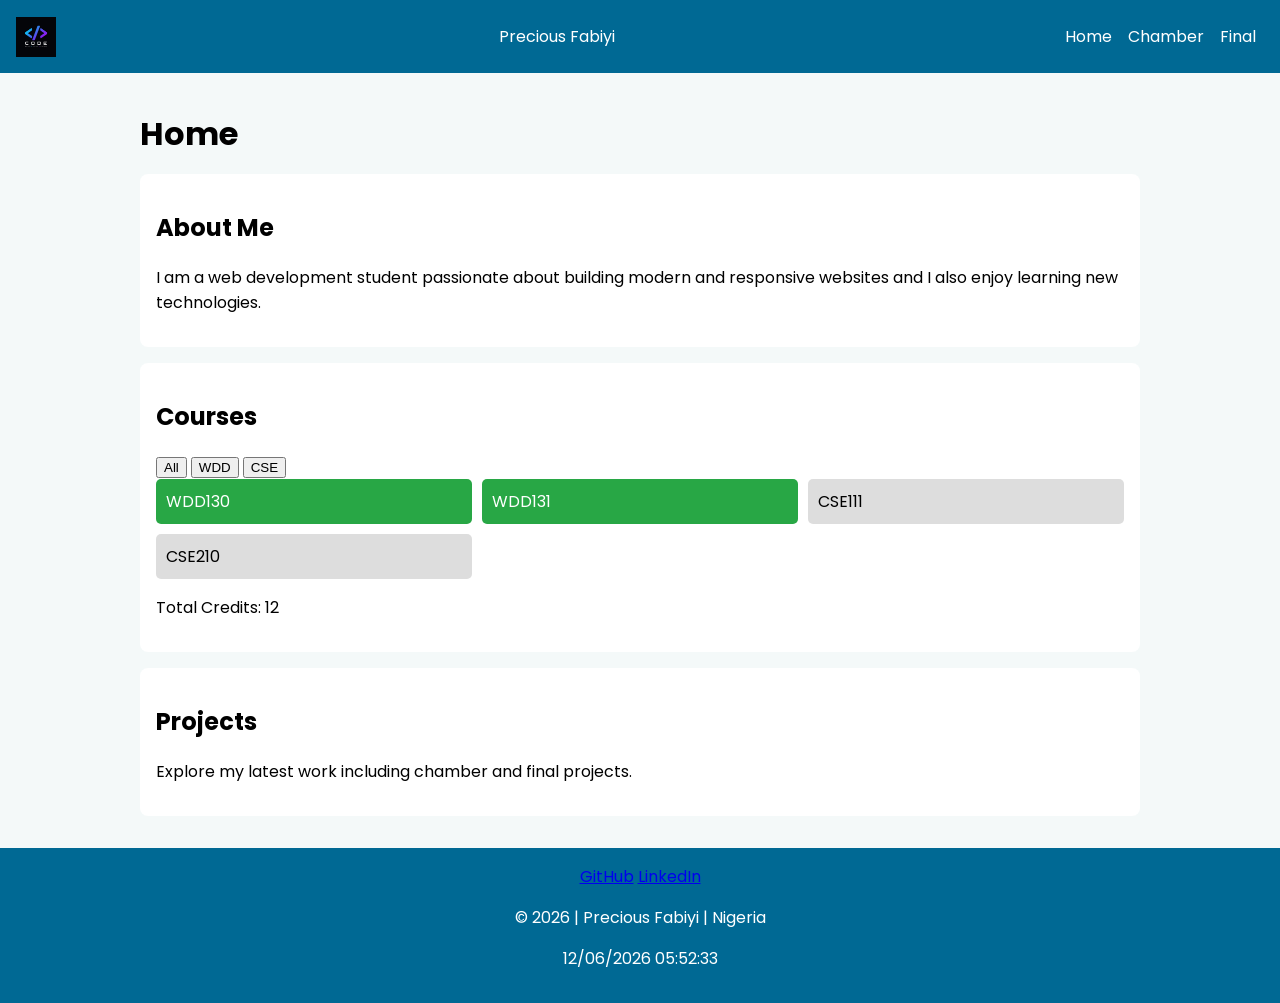
==== index.html @ 5365735e "pp" ====
<!DOCTYPE html>
<html lang="en">
<head>
  <meta charset="UTF-8">
  <meta name="viewport" content="width=device-width, initial-scale=1.0">

  <!-- REQUIRED META -->
  <meta name="description" content="Personal homepage showcasing web development progress and course work.">
  <meta name="author" content="Precious Fabiyi">

  <title>Web and Computer Programming Certificate</title>

  <!-- Google Fonts -->
  <link rel="preconnect" href="https://fonts.googleapis.com">
  <link rel="preconnect" href="https://fonts.gstatic.com" crossorigin>
  <link href="https://fonts.googleapis.com/css2?family=Poppins:wght@400;600&display=swap" rel="stylesheet">

  <!-- CSS -->
  <link rel="stylesheet" href="css/styles.css">

  <!-- JS -->
  <script src="scripts/main.js" defer></script>
</head>

<body>

<header>
  <img src="images/logo.png" alt="Site Logo" class="logo">
  <span>Precious Fabiyi</span>

  <!-- Hamburger -->
  <button id="menuBtn">☰</button>

  <nav id="navMenu">
    <a href="#">Home</a>
    <a href="chamber/index.html">Chamber</a>
    <a href="project/index.html">Final</a>
  </nav>
</header>

<main>
  <h1>Home</h1>

  <section>
    <h2>About Me</h2>
    <p>I am a web development student passionate about building modern and responsive websites and I also enjoy learning new technologies.</p>
  </section>

  <section>
    <h2>Courses</h2>

    <div class="buttons">
      <button id="allBtn">All</button>
      <button id="wddBtn">WDD</button>
      <button id="cseBtn">CSE</button>
    </div>

    <div id="courseList"></div>
    <p id="totalCredits"></p>
  </section>

  <section>
    <h2>Projects</h2>
    <p>Explore my latest work including chamber and final projects.</p>
  </section>
</main>

<footer>
  <div class="socials">
    <a href="https://github.com/">GitHub</a>
    <a href="https://linkedin.com/">LinkedIn</a>
  </div>

  <p>
    © <span id="year"></span> | Precious Fabiyi | Nigeria
  </p>

  <p id="lastModified"></p>
</footer>

</body>
</html>
---- css/styles.css ----
body {
  font-family: 'Poppins', sans-serif;
  margin: 0;
  background: #f4f9f9;
}

/* HEADER */
header {
  display: flex;
  align-items: center;
  justify-content: space-between;
  background: #006994;
  color: white;
  padding: 1rem;
}
h1 {
    font-size: 2rem;
    margin-bottom: 1rem;
    font-weight: bold;
}
/* NAV UNDER H1 */
.menu {
  text-align: center;
  margin-top: 10px;
}

/* MAIN MENU */
.menu ul {
  list-style: none;
  padding: 0;
  margin: 0;
}

/* MENU ITEM */
.menu li {
  position: relative;
  display: inline-block;
}

/* MAIN LINK */
.menu a {
  display: block;
  padding: 12px 20px;
  background: #006994;
  color: white;
  text-decoration: none;
  font-weight: bold;
  border-radius: 6px;
  transition: 0.3s ease;
}

/* HOVER EFFECT */
.menu a:hover {
  background: #004f73;
}

/* DROPDOWN CONTENT */
.dropdown-content {
  display: none;
  position: absolute;
  top: 100%;
  left: 50%;
  transform: translateX(-50%);
  background: white;
  min-width: 180px;
  border-radius: 8px;
  box-shadow: 0 6px 15px rgba(0,0,0,0.2);
  overflow: hidden;
  z-index: 1000;
}

/* DROPDOWN LINKS */
.dropdown-content li {
  display: block;
}

.dropdown-content a {
  background: white;
  color: #333;
  padding: 12px;
  text-align: left;
}

/* DROPDOWN HOVER */
.dropdown-content a:hover {
  background: #f0f0f0;
}

/* SHOW DROPDOWN */
.dropdown:hover .dropdown-content {
  display: block;
}

.logo {
  width: 40px;
}

#menuBtn {
  font-size: 1.5rem;
  background: none;
  border: none;
  color: white;
}

/* NAV */
nav {
  display: none;
  flex-direction: column;
}

nav a {
  color: white;
  padding: 0.5rem;
  text-decoration: none;
}

nav a:hover {
  background: #28a745;
}

/* MAIN */
main {
  padding: 1rem;
  max-width: 1000px;
  margin: auto;
}

section {
  background: white;
  margin: 1rem 0;
  padding: 1rem;
  border-radius: 8px;
}

/* COURSE CARDS */
#courseList {
  display: grid;
  gap: 10px;
}

.course {
  padding: 10px;
  background: #ddd;
  border-radius: 5px;
}

.completed {
  background: #28a745;
  color: white;
}

/* FOOTER */
footer {
  text-align: center;
  padding: 1rem;
  background: #006994;
  color: white;
}
title {
    font-size: 2rem;
    margin-bottom: 1rem;
    font-weight: bold;
}

/* RESPONSIVE */
@media (min-width: 768px) {
  nav {
    display: flex;
    flex-direction: row;
  }

  #menuBtn {
    display: none;
  }

  #courseList {
    grid-template-columns: repeat(3, 1fr);
  }
}
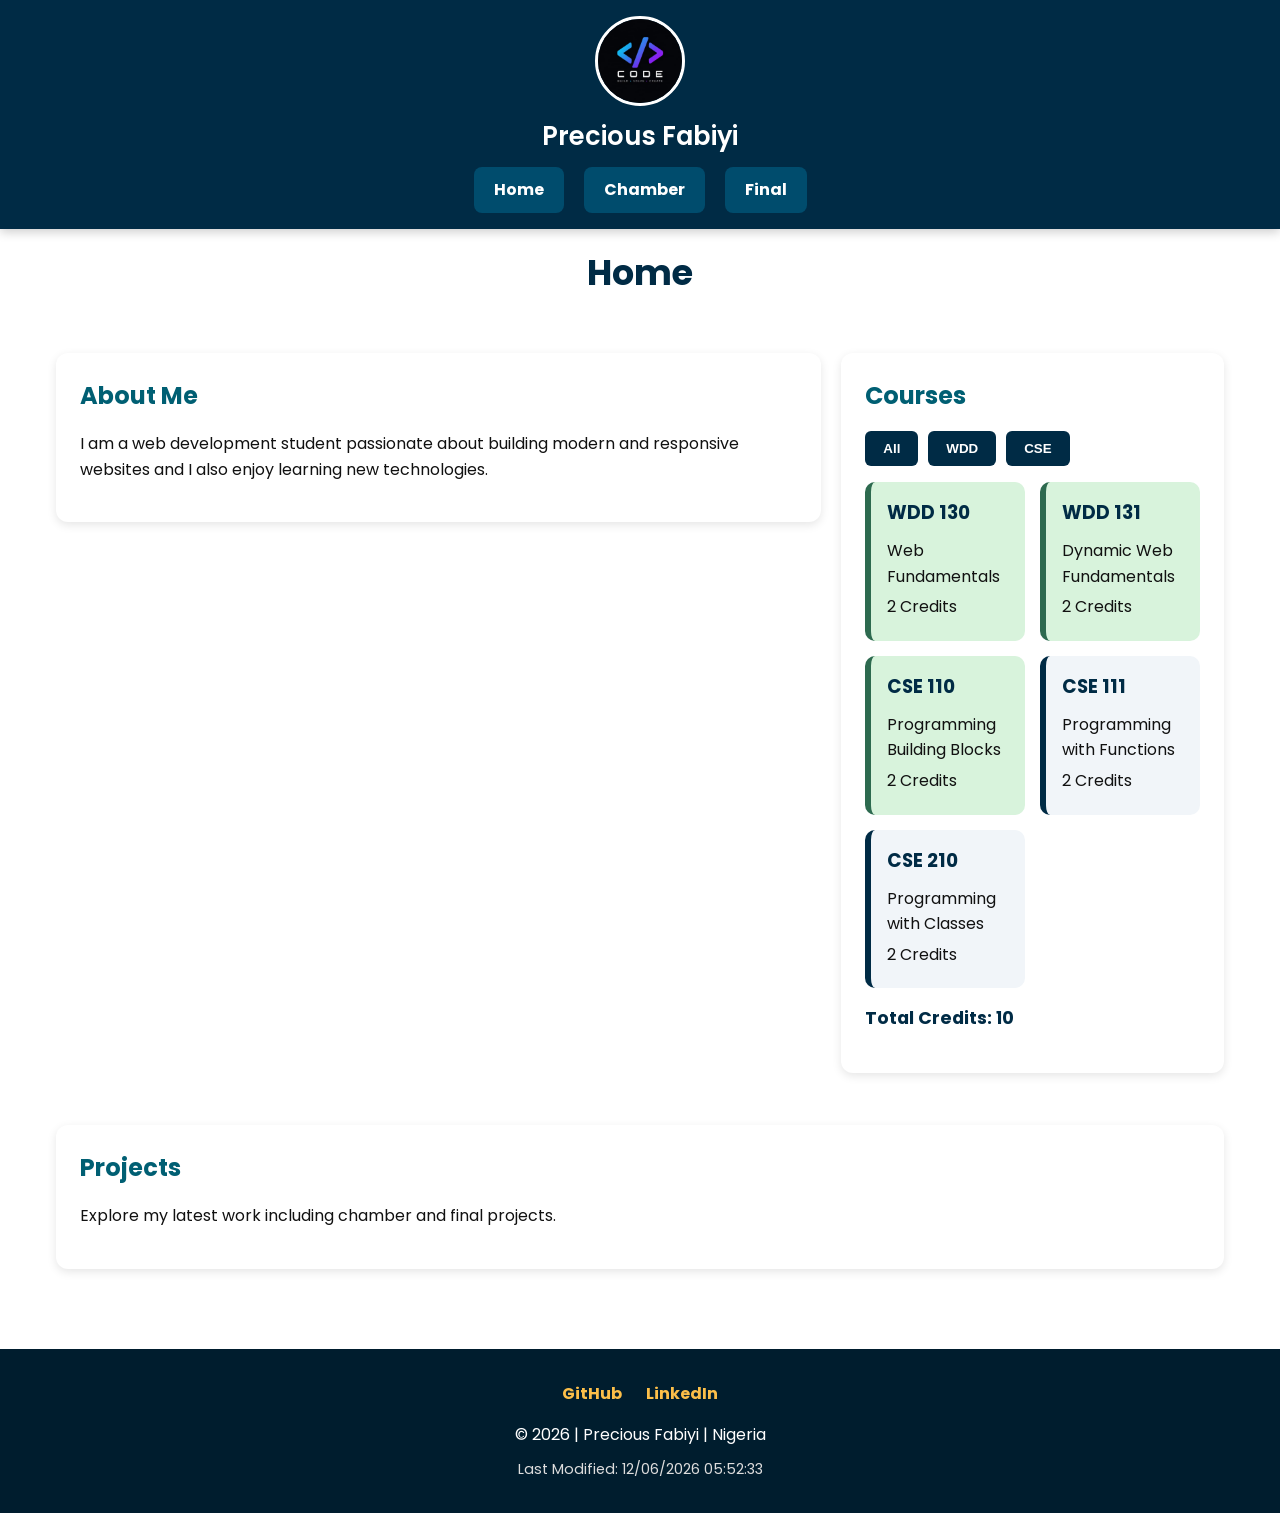
==== commit 1858f409: "pp" ====
--- a/index.html
+++ b/index.html
@@ -16,7 +16,7 @@
   <link href="https://fonts.googleapis.com/css2?family=Poppins:wght@400;600&display=swap" rel="stylesheet">
 
   <!-- CSS -->
-  <link rel="stylesheet" href="css/styles.css">
+  <link rel="stylesheet" href="styles/styles.css">
 
   <!-- JS -->
   <script src="scripts/main.js" defer></script>
@@ -25,7 +25,7 @@
 <body>
 
 <header>
-  <img src="images/logo.png" alt="Site Logo" class="logo">
+  <img src="images/logo.jpg" alt="Site Logo" class="logo">
   <span>Precious Fabiyi</span>
 
   <!-- Hamburger -->
--- a/styles/styles.css
+++ b/styles/styles.css
@@ -0,0 +1,353 @@
+/* =========================
+   GLOBAL STYLES
+========================= */
+
+* {
+  margin: 0;
+  padding: 0;
+  box-sizing: border-box;
+}
+
+html,
+body {
+  overflow-x: hidden;
+  font-family: 'Poppins', sans-serif;
+  background: #ffffff;
+  color: #111111;
+  line-height: 1.6;
+}
+
+/* =========================
+   IMAGES
+========================= */
+
+img {
+  max-width: 100%;
+  height: auto;
+  display: block;
+}
+
+/* =========================
+   HEADER
+========================= */
+
+header {
+  background: #002b45;
+  color: white;
+  text-align: center;
+  padding: 1rem;
+  box-shadow: 0 3px 10px rgba(0,0,0,0.2);
+}
+
+/* LOGO */
+
+.logo {
+  width: 90px;
+  height: 90px;
+  border-radius: 50%;
+  object-fit: cover;
+  margin: 0 auto 10px;
+  border: 3px solid white;
+}
+
+/* NAME */
+
+header span {
+  display: block;
+  font-size: 1.6rem;
+  font-weight: 600;
+  margin-bottom: 10px;
+}
+
+/* =========================
+   HAMBURGER BUTTON
+========================= */
+
+#menuBtn {
+  background: #fcbf49;
+  color: #111;
+  border: none;
+  padding: 10px 15px;
+  font-size: 1.5rem;
+  border-radius: 6px;
+  cursor: pointer;
+  margin-bottom: 10px;
+  transition: 0.3s ease;
+}
+
+#menuBtn:hover {
+  background: #ffcf70;
+}
+
+/* =========================
+   NAVIGATION
+========================= */
+
+nav {
+  display: none;
+  flex-direction: column;
+  gap: 10px;
+  margin-top: 10px;
+}
+
+/* OPEN MOBILE MENU */
+
+nav.open {
+  display: flex;
+}
+
+/* NAV LINKS */
+
+nav a {
+  text-decoration: none;
+  background: #004c6d;
+  color: white;
+  padding: 12px;
+  border-radius: 8px;
+  font-weight: bold;
+  transition: background 0.3s ease,
+              transform 0.3s ease;
+}
+
+/* HOVER */
+
+nav a:hover {
+  background: #0077b6;
+  transform: translateY(-2px);
+}
+
+/* ACTIVE PAGE */
+
+nav a.active {
+  background: #fcbf49;
+  color: #111;
+}
+
+/* =========================
+   MAIN
+========================= */
+
+main {
+  max-width: 1200px;
+  margin: auto;
+  padding: 1rem;
+}
+
+/* PAGE TITLE */
+
+main h1 {
+  text-align: center;
+  margin-bottom: 2rem;
+  color: #002b45;
+  font-size: 2.2rem;
+}
+
+/* =========================
+   SECTIONS
+========================= */
+
+section {
+  background: white;
+  padding: 1.5rem;
+  margin-bottom: 2rem;
+  border-radius: 12px;
+  box-shadow: 0 3px 10px rgba(0,0,0,0.1);
+}
+
+/* SECTION TITLES */
+
+section h2 {
+  color: #005f73;
+  margin-bottom: 1rem;
+  font-size: 1.5rem;
+}
+
+/* PARAGRAPHS */
+
+section p {
+  margin-bottom: 1rem;
+}
+
+/* =========================
+   BUTTONS
+========================= */
+
+.buttons {
+  display: flex;
+  gap: 10px;
+  flex-wrap: wrap;
+  margin-bottom: 1rem;
+}
+
+.buttons button {
+  background: #002b45;
+  color: white;
+  border: none;
+  padding: 10px 18px;
+  border-radius: 6px;
+  cursor: pointer;
+  font-weight: bold;
+  transition: 0.3s ease;
+}
+
+.buttons button:hover {
+  background: #0077b6;
+}
+
+/* =========================
+   COURSE GRID
+========================= */
+
+#courseList {
+  display: grid;
+  grid-template-columns: 1fr;
+  gap: 15px;
+}
+
+/* COURSE CARD */
+
+.course-card {
+  background: #f1f5f9;
+  padding: 1rem;
+  border-left: 6px solid #002b45;
+  border-radius: 10px;
+  transition: transform 0.3s ease;
+}
+
+.course-card:hover {
+  transform: translateY(-5px);
+}
+
+/* COMPLETED COURSE */
+
+.completed {
+  background: #d8f3dc;
+  border-left: 6px solid #2d6a4f;
+}
+
+/* COURSE TEXT */
+
+.course-card h3 {
+  color: #002b45;
+  margin-bottom: 10px;
+}
+
+.course-card p {
+  margin: 5px 0;
+}
+
+/* =========================
+   TOTAL CREDITS
+========================= */
+
+#totalCredits {
+  margin-top: 1rem;
+  font-weight: bold;
+  color: #002b45;
+  font-size: 1.1rem;
+}
+
+/* =========================
+   FOOTER
+========================= */
+
+footer {
+  background: #001d2e;
+  color: white;
+  text-align: center;
+  padding: 2rem 1rem;
+  margin-top: 2rem;
+}
+
+/* SOCIAL LINKS */
+
+.socials {
+  margin-bottom: 1rem;
+}
+
+.socials a {
+  color: #fcbf49;
+  text-decoration: none;
+  margin: 0 10px;
+  font-weight: bold;
+  transition: 0.3s ease;
+}
+
+.socials a:hover {
+  color: white;
+}
+
+/* LAST MODIFIED */
+
+#lastModified {
+  margin-top: 10px;
+  color: #dddddd;
+  font-size: 0.9rem;
+}
+
+/* =========================
+   TABLET VIEW
+========================= */
+
+@media screen and (min-width: 768px) {
+
+  /* HIDE MENU BUTTON */
+
+  #menuBtn {
+    display: none;
+  }
+
+  /* DESKTOP NAVIGATION */
+
+  nav {
+    display: flex !important;
+    flex-direction: row;
+    justify-content: center;
+    gap: 20px;
+  }
+
+  nav a {
+    width: auto;
+    padding: 10px 20px;
+  }
+
+  /* COURSE GRID */
+
+  #courseList {
+    grid-template-columns: repeat(2, 1fr);
+  }
+}
+
+/* =========================
+   LARGE SCREEN LAYOUT
+========================= */
+
+@media screen and (min-width: 900px) {
+
+  main {
+    display: grid;
+    grid-template-columns: 2fr 1fr;
+    gap: 20px;
+    align-items: start;
+  }
+
+  main h1 {
+    grid-column: 1 / 3;
+  }
+
+  section:first-of-type {
+    grid-column: 1 / 2;
+  }
+
+  section:nth-of-type(2) {
+    grid-column: 2 / 3;
+  }
+
+  section:nth-of-type(3) {
+    grid-column: 1 / 3;
+  }
+
+  #courseList {
+    grid-template-columns: repeat(2, 1fr);
+  }
+}
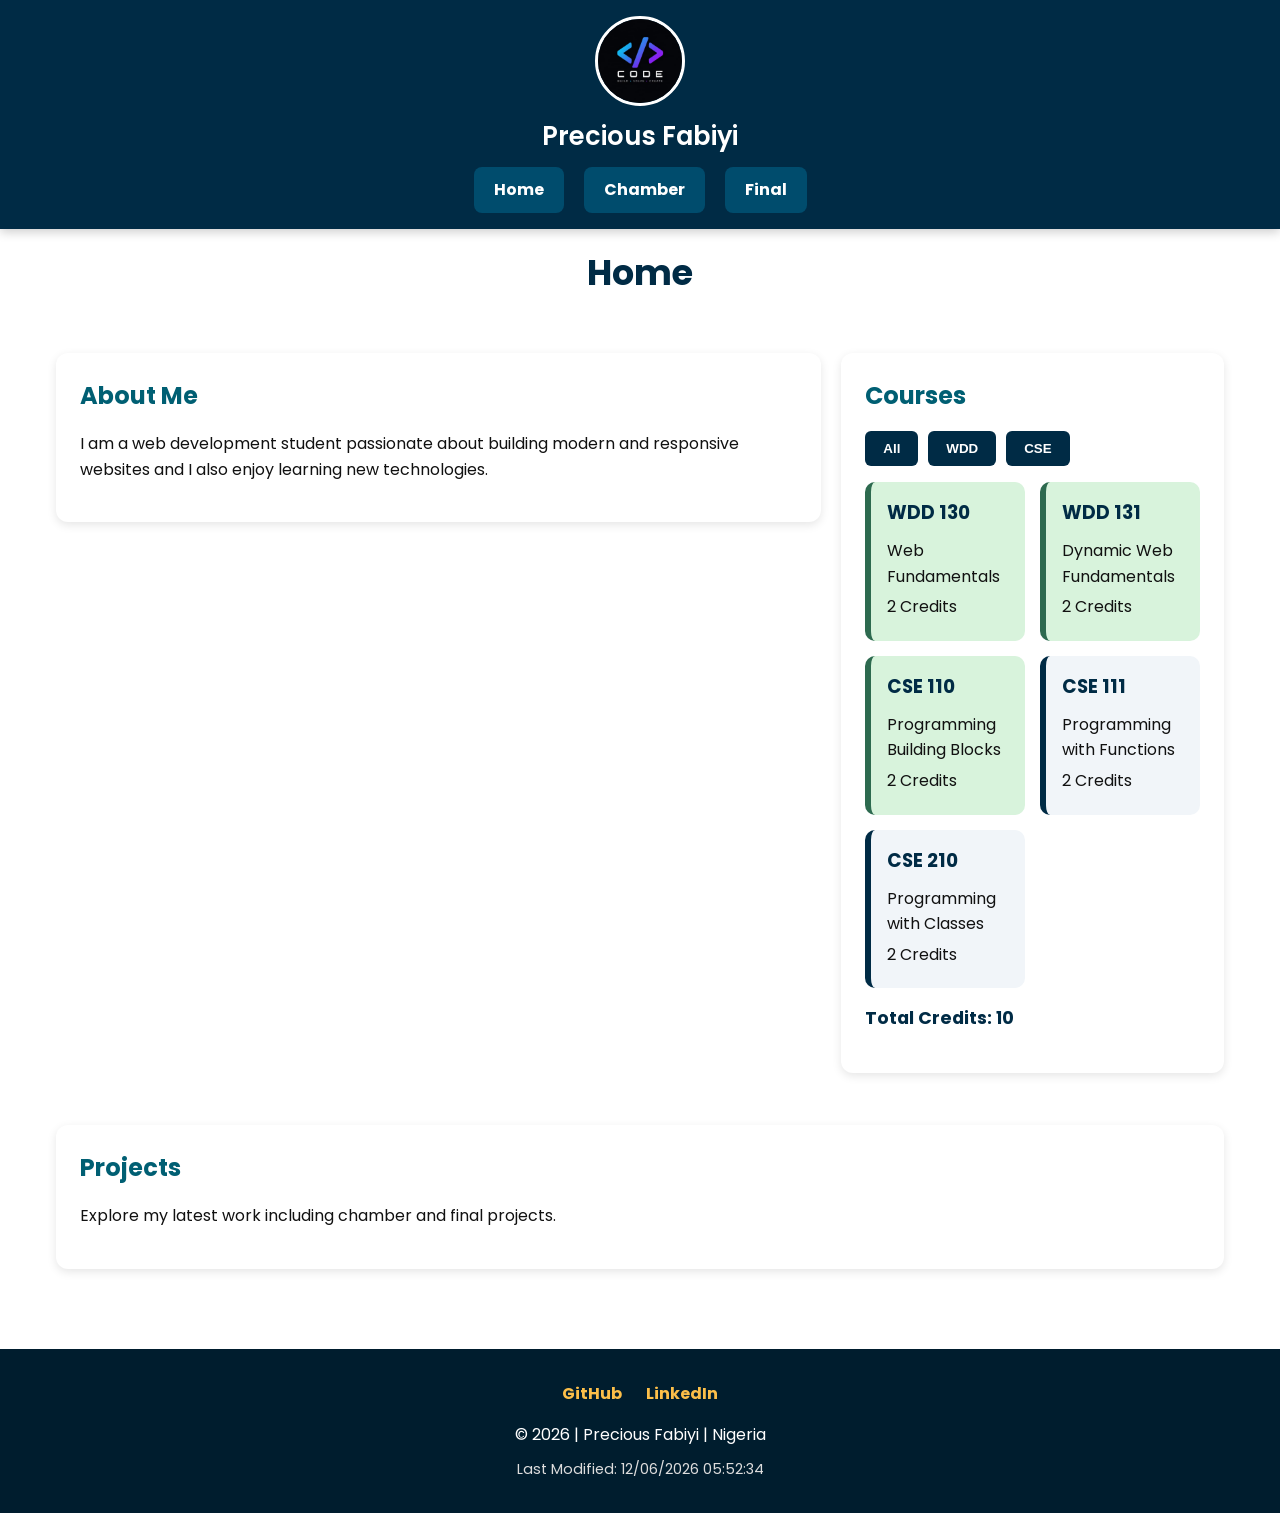
==== commit d95ccf0b: "pp" ====
--- a/index.html
+++ b/index.html
@@ -17,6 +17,7 @@
 
   <!-- CSS -->
   <link rel="stylesheet" href="styles/styles.css">
+  <link rel="stylesheet" href="styles/larger.css">
 
   <!-- JS -->
   <script src="scripts/main.js" defer></script>
--- a/styles/larger.css
+++ b/styles/larger.css
@@ -0,0 +1,52 @@
+@media screen and (min-width: 768px) {
+
+  #menuBtn {
+    display: none;
+  }
+
+  nav {
+    display: flex !important;
+    flex-direction: row;
+    justify-content: center;
+    gap: 20px;
+  }
+
+  nav a {
+    width: auto;
+    padding: 10px 20px;
+  }
+
+  #courseList {
+    grid-template-columns: repeat(2, 1fr);
+  }
+}
+
+@media screen and (min-width: 900px) {
+
+  main {
+    display: grid;
+    grid-template-columns: 2fr 1fr;
+    gap: 20px;
+    align-items: start;
+  }
+
+  main h1 {
+    grid-column: 1 / 3;
+  }
+
+  section:first-of-type {
+    grid-column: 1 / 2;
+  }
+
+  section:nth-of-type(2) {
+    grid-column: 2 / 3;
+  }
+
+  section:nth-of-type(3) {
+    grid-column: 1 / 3;
+  }
+
+  #courseList {
+    grid-template-columns: repeat(2, 1fr);
+  }
+}
